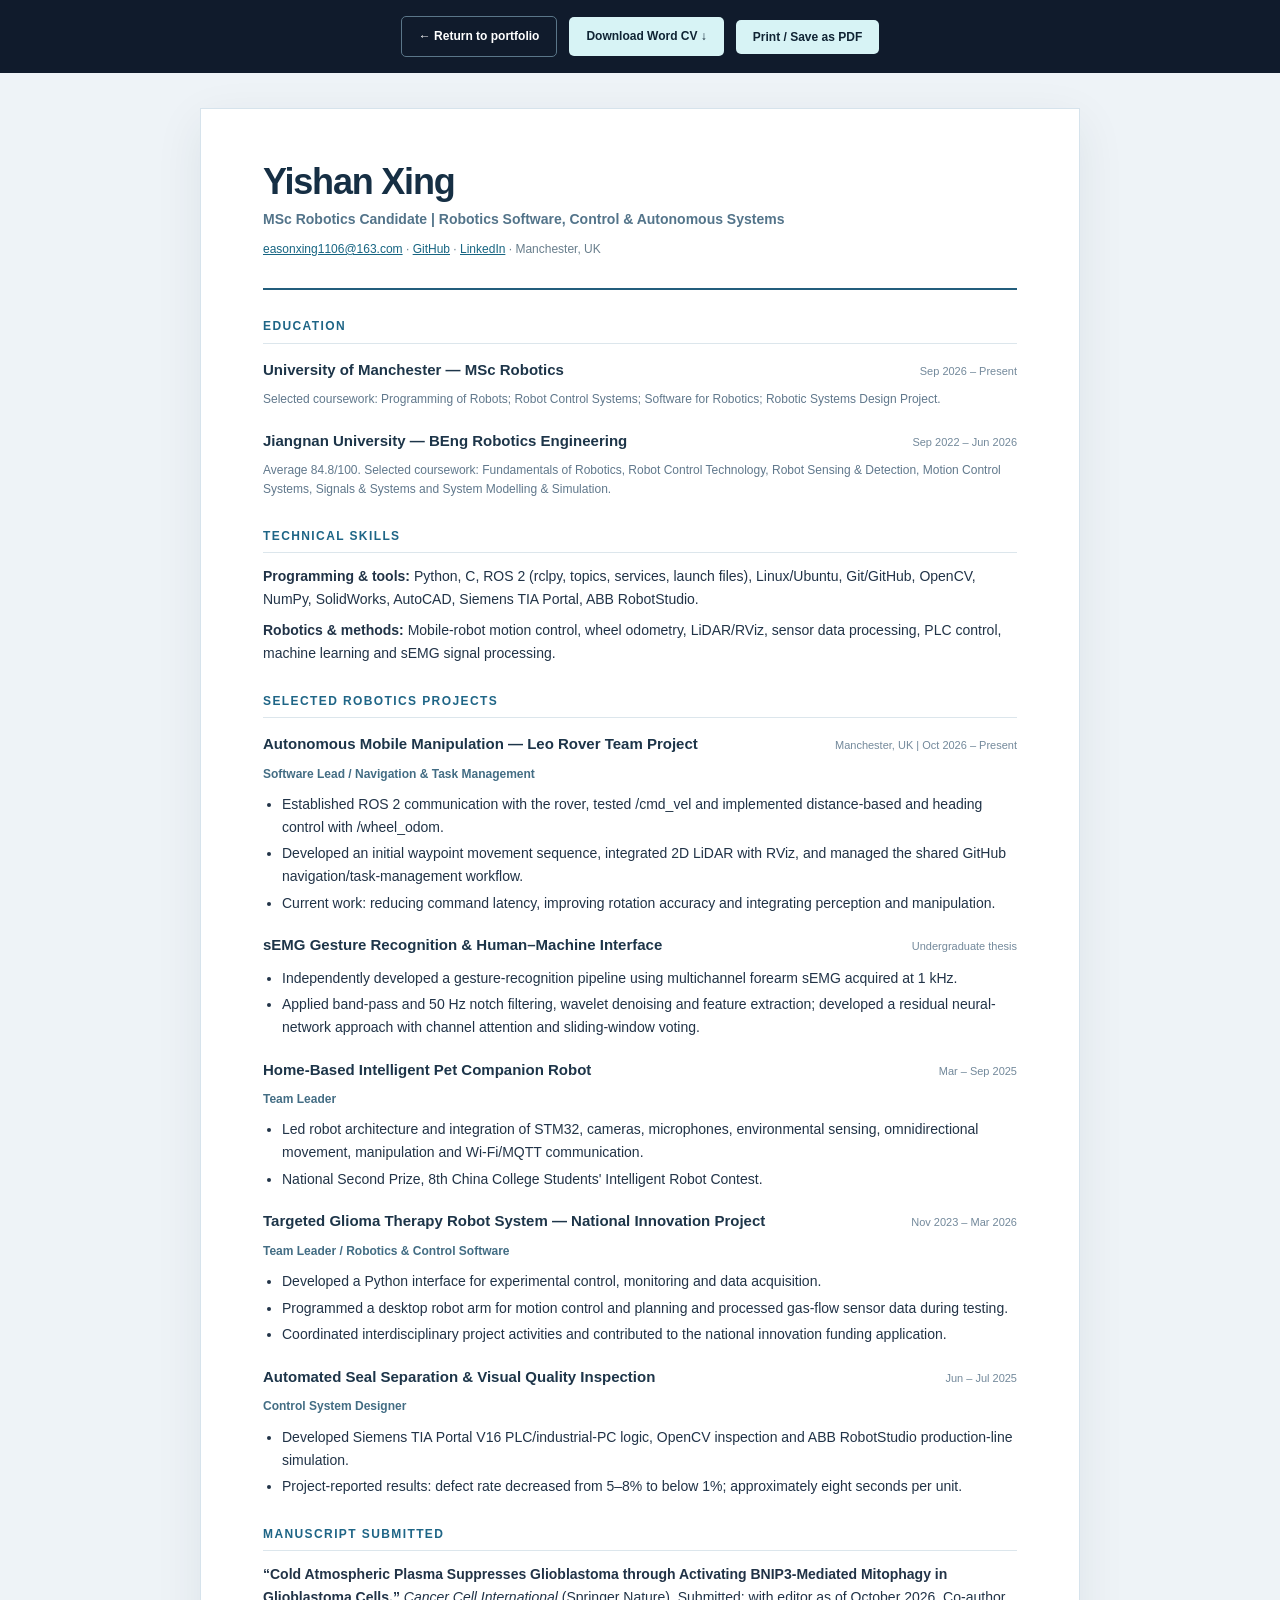
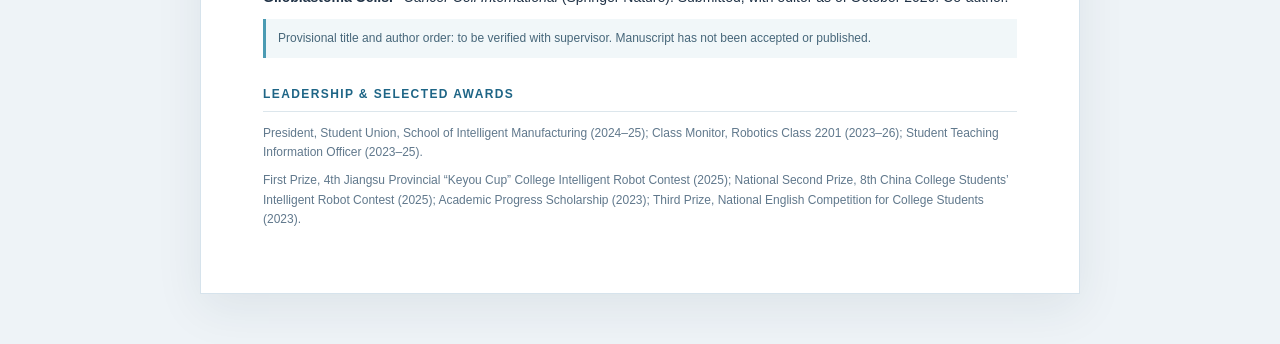
==== cv.html @ a29d6ea3 "Add files via upload" ====
<!doctype html>
<html lang="en">
<head>
<meta charset="utf-8">
<meta name="viewport" content="width=device-width, initial-scale=1">
<meta name="theme-color" content="#101b2c">
<title>CV — Yishan Xing</title>
<style>
*{box-sizing:border-box}body{background:#eef3f7;color:#213347;margin:0;font:14px/1.62 Arial,sans-serif}a{color:#176582}a:hover{text-decoration:underline}.toolbar{background:#101b2c;display:flex;align-items:center;justify-content:center;gap:12px;flex-wrap:wrap;padding:16px}.toolbar a,.toolbar button{display:inline-flex;align-items:center;justify-content:center;padding:10px 17px;background:#d7f3f5;color:#102434;border-radius:5px;font-weight:700;font-size:12px;text-decoration:none;border:0;cursor:pointer}.toolbar a:first-child{background:transparent;color:white;border:1px solid #5a7689}.cv-page{max-width:880px;margin:35px auto 50px;background:#fff;border:1px solid #d6e3ec;box-shadow:0 14px 45px rgba(20,47,69,.08);padding:54px 62px}.cv-header{padding-bottom:20px;border-bottom:2px solid #235d7c}.cv-header h1{font-size:36px;line-height:1.05;letter-spacing:-1.2px;color:#162f44;margin:0 0 7px}.subtitle{font-weight:700;color:#53748a;margin:0 0 10px}.contact{font-size:12px;color:#687e8c;margin:0}.cv-section{margin-top:27px}.cv-section h2{font-size:12px;text-transform:uppercase;letter-spacing:1.4px;color:#1e6586;border-bottom:1px solid #dce6ec;padding-bottom:6px;margin:0 0 12px}.entry{margin:14px 0 19px}.entry-header{display:flex;gap:15px;justify-content:space-between;align-items:baseline}.entry h3{font-size:15px;color:#1d3549;margin:0 0 4px}.entry-date{font-size:11px;color:#73899b;white-space:nowrap}.entry-role{font-weight:700;font-size:12px;color:#436d84;margin:0 0 5px}.cv-page p{margin:4px 0 9px}.cv-page ul{padding-left:19px;margin:5px 0}.cv-page li{margin:4px 0}.small{font-size:12px;color:#60788c}.notice{background:#f1f7f9;border-left:3px solid #4b9bb3;padding:10px 12px;font-size:12px;color:#47677a;margin-top:10px}@media(max-width:650px){.cv-page{margin:0;border:0;padding:28px 19px}.entry-header{display:block}.entry-date{display:block;margin-bottom:5px}.cv-header h1{font-size:30px}}@media print{body{background:#fff;color:#111}.toolbar{display:none}.cv-page{padding:0;margin:0;border:0;box-shadow:none;max-width:100%}.cv-section{break-inside:avoid}.entry{break-inside:avoid}a{text-decoration:none;color:#1c516a}}
</style>
</head>
<body>
<div class="toolbar"><a href="index.html">← Return to portfolio</a><a href="Yishan_Xing_CV.docx" download>Download Word CV ↓</a><button type="button" onclick="window.print()">Print / Save as PDF</button></div>
<main class="cv-page">
<header class="cv-header"><h1>Yishan Xing</h1><p class="subtitle">MSc Robotics Candidate | Robotics Software, Control &amp; Autonomous Systems</p><p class="contact"><a href="mailto:easonxing1106@163.com">easonxing1106@163.com</a> · <a href="https://github.com/Yishan-Xing" target="_blank" rel="noopener noreferrer">GitHub</a> · <a href="https://www.linkedin.com/in/yishan-xing-460378439/" target="_blank" rel="noopener noreferrer">LinkedIn</a> · Manchester, UK</p></header>
<section class="cv-section"><h2>Education</h2><div class="entry"><div class="entry-header"><h3>University of Manchester — MSc Robotics</h3><span class="entry-date">Sep 2026 – Present</span></div><p class="small">Selected coursework: Programming of Robots; Robot Control Systems; Software for Robotics; Robotic Systems Design Project.</p></div><div class="entry"><div class="entry-header"><h3>Jiangnan University — BEng Robotics Engineering</h3><span class="entry-date">Sep 2022 – Jun 2026</span></div><p class="small">Average 84.8/100. Selected coursework: Fundamentals of Robotics, Robot Control Technology, Robot Sensing &amp; Detection, Motion Control Systems, Signals &amp; Systems and System Modelling &amp; Simulation.</p></div></section>
<section class="cv-section"><h2>Technical Skills</h2><p><strong>Programming &amp; tools:</strong> Python, C, ROS 2 (rclpy, topics, services, launch files), Linux/Ubuntu, Git/GitHub, OpenCV, NumPy, SolidWorks, AutoCAD, Siemens TIA Portal, ABB RobotStudio.</p><p><strong>Robotics &amp; methods:</strong> Mobile-robot motion control, wheel odometry, LiDAR/RViz, sensor data processing, PLC control, machine learning and sEMG signal processing.</p></section>
<section class="cv-section"><h2>Selected Robotics Projects</h2>
<div class="entry"><div class="entry-header"><h3>Autonomous Mobile Manipulation — Leo Rover Team Project</h3><span class="entry-date">Manchester, UK | Oct 2026 – Present</span></div><p class="entry-role">Software Lead / Navigation &amp; Task Management</p><ul><li>Established ROS 2 communication with the rover, tested /cmd_vel and implemented distance-based and heading control with /wheel_odom.</li><li>Developed an initial waypoint movement sequence, integrated 2D LiDAR with RViz, and managed the shared GitHub navigation/task-management workflow.</li><li>Current work: reducing command latency, improving rotation accuracy and integrating perception and manipulation.</li></ul></div>
<div class="entry"><div class="entry-header"><h3>sEMG Gesture Recognition &amp; Human–Machine Interface</h3><span class="entry-date">Undergraduate thesis</span></div><ul><li>Independently developed a gesture-recognition pipeline using multichannel forearm sEMG acquired at 1 kHz.</li><li>Applied band-pass and 50 Hz notch filtering, wavelet denoising and feature extraction; developed a residual neural-network approach with channel attention and sliding-window voting.</li></ul></div>
<div class="entry"><div class="entry-header"><h3>Home-Based Intelligent Pet Companion Robot</h3><span class="entry-date">Mar – Sep 2025</span></div><p class="entry-role">Team Leader</p><ul><li>Led robot architecture and integration of STM32, cameras, microphones, environmental sensing, omnidirectional movement, manipulation and Wi-Fi/MQTT communication.</li><li>National Second Prize, 8th China College Students' Intelligent Robot Contest.</li></ul></div>
<div class="entry"><div class="entry-header"><h3>Targeted Glioma Therapy Robot System — National Innovation Project</h3><span class="entry-date">Nov 2023 – Mar 2026</span></div><p class="entry-role">Team Leader / Robotics &amp; Control Software</p><ul><li>Developed a Python interface for experimental control, monitoring and data acquisition.</li><li>Programmed a desktop robot arm for motion control and planning and processed gas-flow sensor data during testing.</li><li>Coordinated interdisciplinary project activities and contributed to the national innovation funding application.</li></ul></div>
<div class="entry"><div class="entry-header"><h3>Automated Seal Separation &amp; Visual Quality Inspection</h3><span class="entry-date">Jun – Jul 2025</span></div><p class="entry-role">Control System Designer</p><ul><li>Developed Siemens TIA Portal V16 PLC/industrial-PC logic, OpenCV inspection and ABB RobotStudio production-line simulation.</li><li>Project-reported results: defect rate decreased from 5–8% to below 1%; approximately eight seconds per unit.</li></ul></div>
</section>
<section class="cv-section"><h2>Manuscript Submitted</h2><p><strong>“Cold Atmospheric Plasma Suppresses Glioblastoma through Activating BNIP3-Mediated Mitophagy in Glioblastoma Cells.”</strong> <em>Cancer Cell International</em> (Springer Nature). Submitted; with editor as of October 2026. Co-author.</p><div class="notice">Provisional title and author order: to be verified with supervisor. Manuscript has not been accepted or published.</div></section>
<section class="cv-section"><h2>Leadership &amp; Selected Awards</h2><p class="small">President, Student Union, School of Intelligent Manufacturing (2024–25); Class Monitor, Robotics Class 2201 (2023–26); Student Teaching Information Officer (2023–25).</p><p class="small">First Prize, 4th Jiangsu Provincial “Keyou Cup” College Intelligent Robot Contest (2025); National Second Prize, 8th China College Students’ Intelligent Robot Contest (2025); Academic Progress Scholarship (2023); Third Prize, National English Competition for College Students (2023).</p></section>
</main>
</body>
</html>
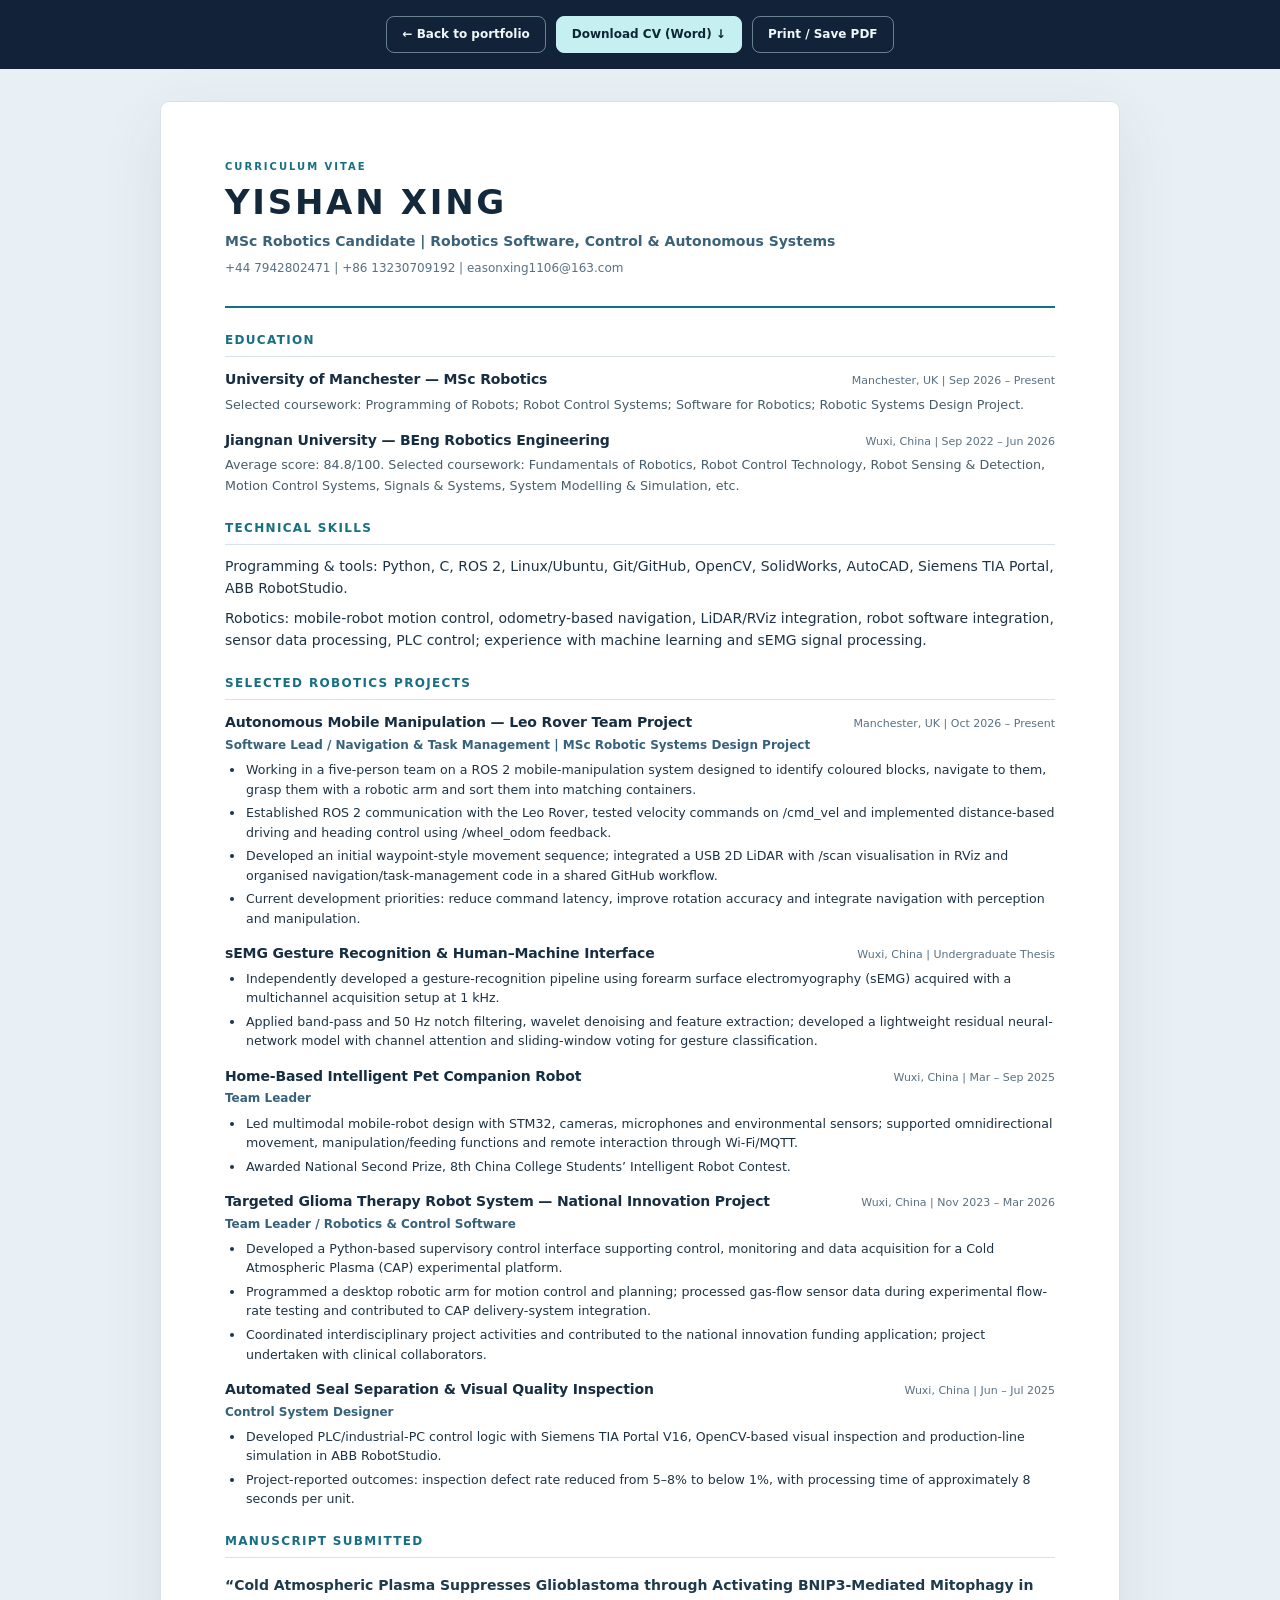
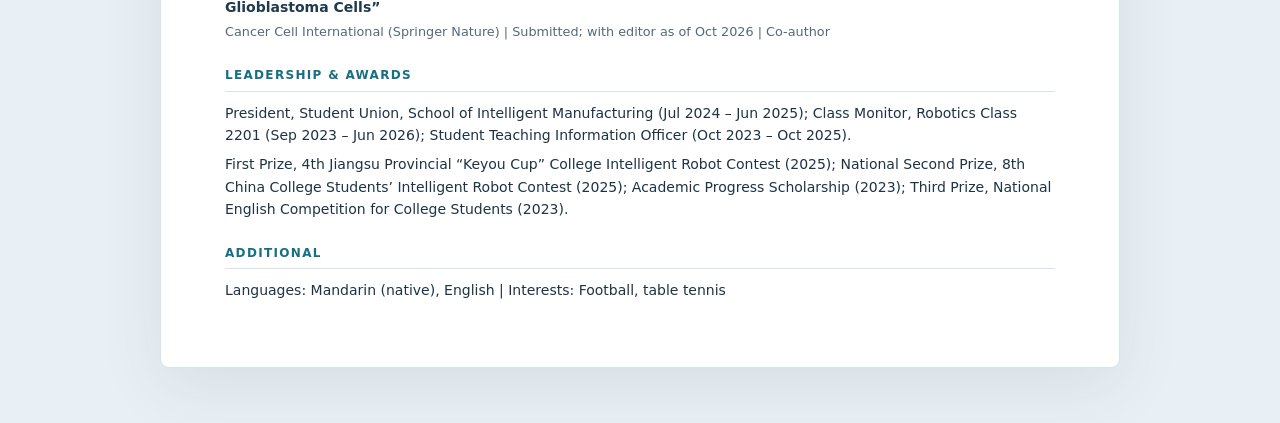
==== commit 9d315c9c: "Add files via upload" ====
--- a/cv.html
+++ b/cv.html
@@ -1,29 +1,33 @@
 <!doctype html>
 <html lang="en">
-<head>
-<meta charset="utf-8">
-<meta name="viewport" content="width=device-width, initial-scale=1">
-<meta name="theme-color" content="#101b2c">
-<title>CV — Yishan Xing</title>
-<style>
-*{box-sizing:border-box}body{background:#eef3f7;color:#213347;margin:0;font:14px/1.62 Arial,sans-serif}a{color:#176582}a:hover{text-decoration:underline}.toolbar{background:#101b2c;display:flex;align-items:center;justify-content:center;gap:12px;flex-wrap:wrap;padding:16px}.toolbar a,.toolbar button{display:inline-flex;align-items:center;justify-content:center;padding:10px 17px;background:#d7f3f5;color:#102434;border-radius:5px;font-weight:700;font-size:12px;text-decoration:none;border:0;cursor:pointer}.toolbar a:first-child{background:transparent;color:white;border:1px solid #5a7689}.cv-page{max-width:880px;margin:35px auto 50px;background:#fff;border:1px solid #d6e3ec;box-shadow:0 14px 45px rgba(20,47,69,.08);padding:54px 62px}.cv-header{padding-bottom:20px;border-bottom:2px solid #235d7c}.cv-header h1{font-size:36px;line-height:1.05;letter-spacing:-1.2px;color:#162f44;margin:0 0 7px}.subtitle{font-weight:700;color:#53748a;margin:0 0 10px}.contact{font-size:12px;color:#687e8c;margin:0}.cv-section{margin-top:27px}.cv-section h2{font-size:12px;text-transform:uppercase;letter-spacing:1.4px;color:#1e6586;border-bottom:1px solid #dce6ec;padding-bottom:6px;margin:0 0 12px}.entry{margin:14px 0 19px}.entry-header{display:flex;gap:15px;justify-content:space-between;align-items:baseline}.entry h3{font-size:15px;color:#1d3549;margin:0 0 4px}.entry-date{font-size:11px;color:#73899b;white-space:nowrap}.entry-role{font-weight:700;font-size:12px;color:#436d84;margin:0 0 5px}.cv-page p{margin:4px 0 9px}.cv-page ul{padding-left:19px;margin:5px 0}.cv-page li{margin:4px 0}.small{font-size:12px;color:#60788c}.notice{background:#f1f7f9;border-left:3px solid #4b9bb3;padding:10px 12px;font-size:12px;color:#47677a;margin-top:10px}@media(max-width:650px){.cv-page{margin:0;border:0;padding:28px 19px}.entry-header{display:block}.entry-date{display:block;margin-bottom:5px}.cv-header h1{font-size:30px}}@media print{body{background:#fff;color:#111}.toolbar{display:none}.cv-page{padding:0;margin:0;border:0;box-shadow:none;max-width:100%}.cv-section{break-inside:avoid}.entry{break-inside:avoid}a{text-decoration:none;color:#1c516a}}
-</style>
-</head>
-<body>
-<div class="toolbar"><a href="index.html">← Return to portfolio</a><a href="Yishan_Xing_CV.docx" download>Download Word CV ↓</a><button type="button" onclick="window.print()">Print / Save as PDF</button></div>
-<main class="cv-page">
-<header class="cv-header"><h1>Yishan Xing</h1><p class="subtitle">MSc Robotics Candidate | Robotics Software, Control &amp; Autonomous Systems</p><p class="contact"><a href="mailto:easonxing1106@163.com">easonxing1106@163.com</a> · <a href="https://github.com/Yishan-Xing" target="_blank" rel="noopener noreferrer">GitHub</a> · <a href="https://www.linkedin.com/in/yishan-xing-460378439/" target="_blank" rel="noopener noreferrer">LinkedIn</a> · Manchester, UK</p></header>
-<section class="cv-section"><h2>Education</h2><div class="entry"><div class="entry-header"><h3>University of Manchester — MSc Robotics</h3><span class="entry-date">Sep 2026 – Present</span></div><p class="small">Selected coursework: Programming of Robots; Robot Control Systems; Software for Robotics; Robotic Systems Design Project.</p></div><div class="entry"><div class="entry-header"><h3>Jiangnan University — BEng Robotics Engineering</h3><span class="entry-date">Sep 2022 – Jun 2026</span></div><p class="small">Average 84.8/100. Selected coursework: Fundamentals of Robotics, Robot Control Technology, Robot Sensing &amp; Detection, Motion Control Systems, Signals &amp; Systems and System Modelling &amp; Simulation.</p></div></section>
-<section class="cv-section"><h2>Technical Skills</h2><p><strong>Programming &amp; tools:</strong> Python, C, ROS 2 (rclpy, topics, services, launch files), Linux/Ubuntu, Git/GitHub, OpenCV, NumPy, SolidWorks, AutoCAD, Siemens TIA Portal, ABB RobotStudio.</p><p><strong>Robotics &amp; methods:</strong> Mobile-robot motion control, wheel odometry, LiDAR/RViz, sensor data processing, PLC control, machine learning and sEMG signal processing.</p></section>
-<section class="cv-section"><h2>Selected Robotics Projects</h2>
-<div class="entry"><div class="entry-header"><h3>Autonomous Mobile Manipulation — Leo Rover Team Project</h3><span class="entry-date">Manchester, UK | Oct 2026 – Present</span></div><p class="entry-role">Software Lead / Navigation &amp; Task Management</p><ul><li>Established ROS 2 communication with the rover, tested /cmd_vel and implemented distance-based and heading control with /wheel_odom.</li><li>Developed an initial waypoint movement sequence, integrated 2D LiDAR with RViz, and managed the shared GitHub navigation/task-management workflow.</li><li>Current work: reducing command latency, improving rotation accuracy and integrating perception and manipulation.</li></ul></div>
-<div class="entry"><div class="entry-header"><h3>sEMG Gesture Recognition &amp; Human–Machine Interface</h3><span class="entry-date">Undergraduate thesis</span></div><ul><li>Independently developed a gesture-recognition pipeline using multichannel forearm sEMG acquired at 1 kHz.</li><li>Applied band-pass and 50 Hz notch filtering, wavelet denoising and feature extraction; developed a residual neural-network approach with channel attention and sliding-window voting.</li></ul></div>
-<div class="entry"><div class="entry-header"><h3>Home-Based Intelligent Pet Companion Robot</h3><span class="entry-date">Mar – Sep 2025</span></div><p class="entry-role">Team Leader</p><ul><li>Led robot architecture and integration of STM32, cameras, microphones, environmental sensing, omnidirectional movement, manipulation and Wi-Fi/MQTT communication.</li><li>National Second Prize, 8th China College Students' Intelligent Robot Contest.</li></ul></div>
-<div class="entry"><div class="entry-header"><h3>Targeted Glioma Therapy Robot System — National Innovation Project</h3><span class="entry-date">Nov 2023 – Mar 2026</span></div><p class="entry-role">Team Leader / Robotics &amp; Control Software</p><ul><li>Developed a Python interface for experimental control, monitoring and data acquisition.</li><li>Programmed a desktop robot arm for motion control and planning and processed gas-flow sensor data during testing.</li><li>Coordinated interdisciplinary project activities and contributed to the national innovation funding application.</li></ul></div>
-<div class="entry"><div class="entry-header"><h3>Automated Seal Separation &amp; Visual Quality Inspection</h3><span class="entry-date">Jun – Jul 2025</span></div><p class="entry-role">Control System Designer</p><ul><li>Developed Siemens TIA Portal V16 PLC/industrial-PC logic, OpenCV inspection and ABB RobotStudio production-line simulation.</li><li>Project-reported results: defect rate decreased from 5–8% to below 1%; approximately eight seconds per unit.</li></ul></div>
+<head><meta charset="utf-8"><meta name="viewport" content="width=device-width, initial-scale=1"><meta name="theme-color" content="#122339"><meta name="description" content="Curriculum vitae of Yishan Xing, MSc Robotics candidate."><title>Curriculum Vitae — Yishan Xing</title><link rel="icon" href="assets/favicon.svg" type="image/svg+xml"><style>
+:root{color-scheme:light;--ink:#1e3345;--quiet:#597083;--line:#d8e3e9;--accent:#176f83;--background:#e9f0f5;--paper:#fff}
+*{box-sizing:border-box}html{scroll-behavior:smooth}body{margin:0;background:var(--background);color:var(--ink);font:14px/1.6 system-ui,-apple-system,BlinkMacSystemFont,"Segoe UI",Arial,sans-serif;-webkit-font-smoothing:antialiased}
+.toolbar{display:flex;align-items:center;justify-content:center;flex-wrap:wrap;gap:10px;padding:16px 12px;background:#122339}.toolbar a,.toolbar button{display:inline-flex;align-items:center;justify-content:center;border:1px solid rgba(213,246,250,.45);border-radius:8px;background:transparent;color:#f1f8fa;padding:9px 15px;text-decoration:none;font:600 12px/1.4 system-ui,-apple-system,"Segoe UI",sans-serif;cursor:pointer}.toolbar .primary{background:#c6eff1;color:#0d2634;border-color:#c6eff1}.toolbar a:hover,.toolbar button:hover{background:#e3f5f6;color:#0d2634}
+.cv-page{width:min(960px,calc(100% - 38px));margin:32px auto 55px;padding:50px 64px 58px;background:var(--paper);box-shadow:0 18px 65px rgba(29,48,68,.09);border:1px solid var(--line);border-radius:9px}
+.cv-heading{border-bottom:2px solid var(--accent);padding-bottom:21px;margin-bottom:24px}.eyebrow{font-size:10px;letter-spacing:.2em;text-transform:uppercase;color:var(--accent);font-weight:800;margin:0 0 8px}.cv-heading h1{margin:0;font-size:34px;letter-spacing:.08em;line-height:1.2;color:#14283b}.tagline{font-size:14px;font-weight:650;color:#3c6279;margin:8px 0 9px}.contact{font-size:12px;color:var(--quiet);margin:0}
+.cv-section{margin-top:24px}.cv-section h2{font-size:12px;line-height:1.4;letter-spacing:.11em;color:var(--accent);text-transform:uppercase;margin:0 0 10px;border-bottom:1px solid var(--line);padding-bottom:7px}.entry{margin:12px 0 15px;break-inside:avoid}.entry-head{display:flex;gap:8px 18px;align-items:baseline;justify-content:space-between}.entry h3{font-size:14px;font-weight:750;line-height:1.45;letter-spacing:-.01em;margin:0;color:#172e42}.entry-loc{font-size:11px;color:var(--quiet);white-space:nowrap}.entry .role{font-weight:650;color:#37627b;margin:3px 0 2px;font-size:12px}.cv-page p{margin:7px 0}.entry .details{font-size:12.7px;color:#475d6a;margin:5px 0}.entry ul{margin:5px 0 0;padding-left:20px}.entry li{padding-left:1px;margin:4px 0;font-size:12.6px;line-height:1.55}.skill-lines p{margin:7px 0}.manuscript{padding:2px 0 0}.paper-title{font-weight:650;color:#1f3a4c;margin:4px 0!important}.manuscript .details{color:#526a7b;font-size:12.8px;margin:4px 0}
+@media(max-width:650px){.toolbar{justify-content:flex-start;padding:12px 14px}.toolbar a,.toolbar button{font-size:11px;padding:9px 10px}.cv-page{width:100%;border:0;border-radius:0;margin:0;padding:30px 19px 42px;box-shadow:none}.cv-heading h1{font-size:27px}.contact{overflow-wrap:anywhere}.entry-head{display:block}.entry-loc{display:block;white-space:normal;margin-top:2px}.entry{margin:13px 0 20px}.cv-section{margin-top:24px}.entry li{font-size:13px}}
+@media print{@page{size:A4;margin:13mm 15mm}html,body{background:#fff}.toolbar{display:none}.cv-page{width:100%;max-width:100%;margin:0;padding:0;border:none;box-shadow:none;border-radius:0;font-size:11px}.cv-heading{padding-bottom:11px;margin-bottom:11px}.cv-heading h1{font-size:23px}.tagline{font-size:11px}.contact{font-size:9px}.cv-section{margin-top:11px}.cv-section h2{font-size:10px;padding-bottom:3px;margin-bottom:6px}.entry{margin:6px 0 8px}.entry h3{font-size:11px}.entry-loc{font-size:9px}.entry .role{font-size:10px}.entry li{font-size:10px;line-height:1.37;margin:1.5px 0}.entry ul{margin-top:3px}.cv-page p{margin:3px 0;font-size:10px}.entry .details,.manuscript .details{font-size:10px}.eyebrow{display:none}.cv-section,.entry{break-inside:avoid}}
+</style></head>
+<body><nav class="toolbar" aria-label="CV actions"><a href="index.html">← Back to portfolio</a><a class="primary" href="Yishan_Xing_CV.docx" download>Download CV (Word) ↓</a><button type="button" onclick="window.print()">Print / Save PDF</button></nav><main class="cv-page">
+<header class="cv-heading"><p class="eyebrow">Curriculum Vitae</p><h1>YISHAN XING</h1><p class="tagline">MSc Robotics Candidate  |  Robotics Software, Control &amp; Autonomous Systems</p><p class="contact">+44 7942802471  |  +86 13230709192  |  easonxing1106@163.com</p></header>
+<section class="cv-section" aria-labelledby="sec-3"><h2 id="sec-3">EDUCATION</h2>
+<article class="entry"><div class="entry-head"><h3>University of Manchester — MSc Robotics</h3><span class="entry-loc">Manchester, UK | Sep 2026 – Present</span></div><p class="details">Selected coursework: Programming of Robots; Robot Control Systems; Software for Robotics; Robotic Systems Design Project.</p></article>
+<article class="entry"><div class="entry-head"><h3>Jiangnan University — BEng Robotics Engineering</h3><span class="entry-loc">Wuxi, China | Sep 2022 – Jun 2026</span></div><p class="details">Average score: 84.8/100. Selected coursework: Fundamentals of Robotics, Robot Control Technology, Robot Sensing &amp; Detection, Motion Control Systems, Signals &amp; Systems, System Modelling &amp; Simulation, etc.</p></article>
 </section>
-<section class="cv-section"><h2>Manuscript Submitted</h2><p><strong>“Cold Atmospheric Plasma Suppresses Glioblastoma through Activating BNIP3-Mediated Mitophagy in Glioblastoma Cells.”</strong> <em>Cancer Cell International</em> (Springer Nature). Submitted; with editor as of October 2026. Co-author.</p><div class="notice">Provisional title and author order: to be verified with supervisor. Manuscript has not been accepted or published.</div></section>
-<section class="cv-section"><h2>Leadership &amp; Selected Awards</h2><p class="small">President, Student Union, School of Intelligent Manufacturing (2024–25); Class Monitor, Robotics Class 2201 (2023–26); Student Teaching Information Officer (2023–25).</p><p class="small">First Prize, 4th Jiangsu Provincial “Keyou Cup” College Intelligent Robot Contest (2025); National Second Prize, 8th China College Students’ Intelligent Robot Contest (2025); Academic Progress Scholarship (2023); Third Prize, National English Competition for College Students (2023).</p></section>
-</main>
-</body>
-</html>
+<section class="cv-section" aria-labelledby="sec-8"><h2 id="sec-8">TECHNICAL SKILLS</h2>
+<div class="skill-lines"><p>Programming &amp; tools: Python, C, ROS 2, Linux/Ubuntu, Git/GitHub, OpenCV, SolidWorks, AutoCAD, Siemens TIA Portal, ABB RobotStudio.</p><p>Robotics: mobile-robot motion control, odometry-based navigation, LiDAR/RViz integration, robot software integration, sensor data processing, PLC control; experience with machine learning and sEMG signal processing.</p></div></section>
+<section class="cv-section" aria-labelledby="sec-11"><h2 id="sec-11">SELECTED ROBOTICS PROJECTS</h2>
+<article class="entry"><div class="entry-head"><h3>Autonomous Mobile Manipulation — Leo Rover Team Project</h3><span class="entry-loc">Manchester, UK | Oct 2026 – Present</span></div><p class="role">Software Lead / Navigation &amp; Task Management | MSc Robotic Systems Design Project</p><ul><li>Working in a five-person team on a ROS 2 mobile-manipulation system designed to identify coloured blocks, navigate to them, grasp them with a robotic arm and sort them into matching containers.</li><li>Established ROS 2 communication with the Leo Rover, tested velocity commands on /cmd_vel and implemented distance-based driving and heading control using /wheel_odom feedback.</li><li>Developed an initial waypoint-style movement sequence; integrated a USB 2D LiDAR with /scan visualisation in RViz and organised navigation/task-management code in a shared GitHub workflow.</li><li>Current development priorities: reduce command latency, improve rotation accuracy and integrate navigation with perception and manipulation.</li></ul></article>
+<article class="entry"><div class="entry-head"><h3>sEMG Gesture Recognition &amp; Human–Machine Interface</h3><span class="entry-loc">Wuxi, China | Undergraduate Thesis</span></div><ul><li>Independently developed a gesture-recognition pipeline using forearm surface electromyography (sEMG) acquired with a multichannel acquisition setup at 1 kHz.</li><li>Applied band-pass and 50 Hz notch filtering, wavelet denoising and feature extraction; developed a lightweight residual neural-network model with channel attention and sliding-window voting for gesture classification.</li></ul></article>
+<article class="entry"><div class="entry-head"><h3>Home-Based Intelligent Pet Companion Robot</h3><span class="entry-loc">Wuxi, China | Mar – Sep 2025</span></div><p class="role">Team Leader</p><ul><li>Led multimodal mobile-robot design with STM32, cameras, microphones and environmental sensors; supported omnidirectional movement, manipulation/feeding functions and remote interaction through Wi-Fi/MQTT.</li><li>Awarded National Second Prize, 8th China College Students’ Intelligent Robot Contest.</li></ul></article>
+<article class="entry"><div class="entry-head"><h3>Targeted Glioma Therapy Robot System — National Innovation Project</h3><span class="entry-loc">Wuxi, China | Nov 2023 – Mar 2026</span></div><p class="role">Team Leader / Robotics &amp; Control Software</p><ul><li>Developed a Python-based supervisory control interface supporting control, monitoring and data acquisition for a Cold Atmospheric Plasma (CAP) experimental platform.</li><li>Programmed a desktop robotic arm for motion control and planning; processed gas-flow sensor data during experimental flow-rate testing and contributed to CAP delivery-system integration.</li><li>Coordinated interdisciplinary project activities and contributed to the national innovation funding application; project undertaken with clinical collaborators.</li></ul></article>
+<article class="entry"><div class="entry-head"><h3>Automated Seal Separation &amp; Visual Quality Inspection</h3><span class="entry-loc">Wuxi, China | Jun – Jul 2025</span></div><p class="role">Control System Designer</p><ul><li>Developed PLC/industrial-PC control logic with Siemens TIA Portal V16, OpenCV-based visual inspection and production-line simulation in ABB RobotStudio.</li><li>Project-reported outcomes: inspection defect rate reduced from 5–8% to below 1%, with processing time of approximately 8 seconds per unit.</li></ul></article>
+</section>
+<section class="cv-section" aria-labelledby="sec-34"><h2 id="sec-34">MANUSCRIPT SUBMITTED</h2>
+<article class="manuscript"><p class="paper-title">“Cold Atmospheric Plasma Suppresses Glioblastoma through Activating BNIP3-Mediated Mitophagy in Glioblastoma Cells”</p><p class="details">Cancer Cell International (Springer Nature) | Submitted; with editor as of Oct 2026 | Co-author</p></article></section>
+<section class="cv-section" aria-labelledby="sec-37"><h2 id="sec-37">LEADERSHIP &amp; AWARDS</h2>
+<p>President, Student Union, School of Intelligent Manufacturing (Jul 2024 – Jun 2025); Class Monitor, Robotics Class 2201 (Sep 2023 – Jun 2026); Student Teaching Information Officer (Oct 2023 – Oct 2025).</p><p>First Prize, 4th Jiangsu Provincial “Keyou Cup” College Intelligent Robot Contest (2025); National Second Prize, 8th China College Students’ Intelligent Robot Contest (2025); Academic Progress Scholarship (2023); Third Prize, National English Competition for College Students (2023).</p></section>
+<section class="cv-section" aria-labelledby="sec-40"><h2 id="sec-40">ADDITIONAL</h2>
+<p>Languages: Mandarin (native), English  |  Interests: Football, table tennis</p></section></main></body></html>
